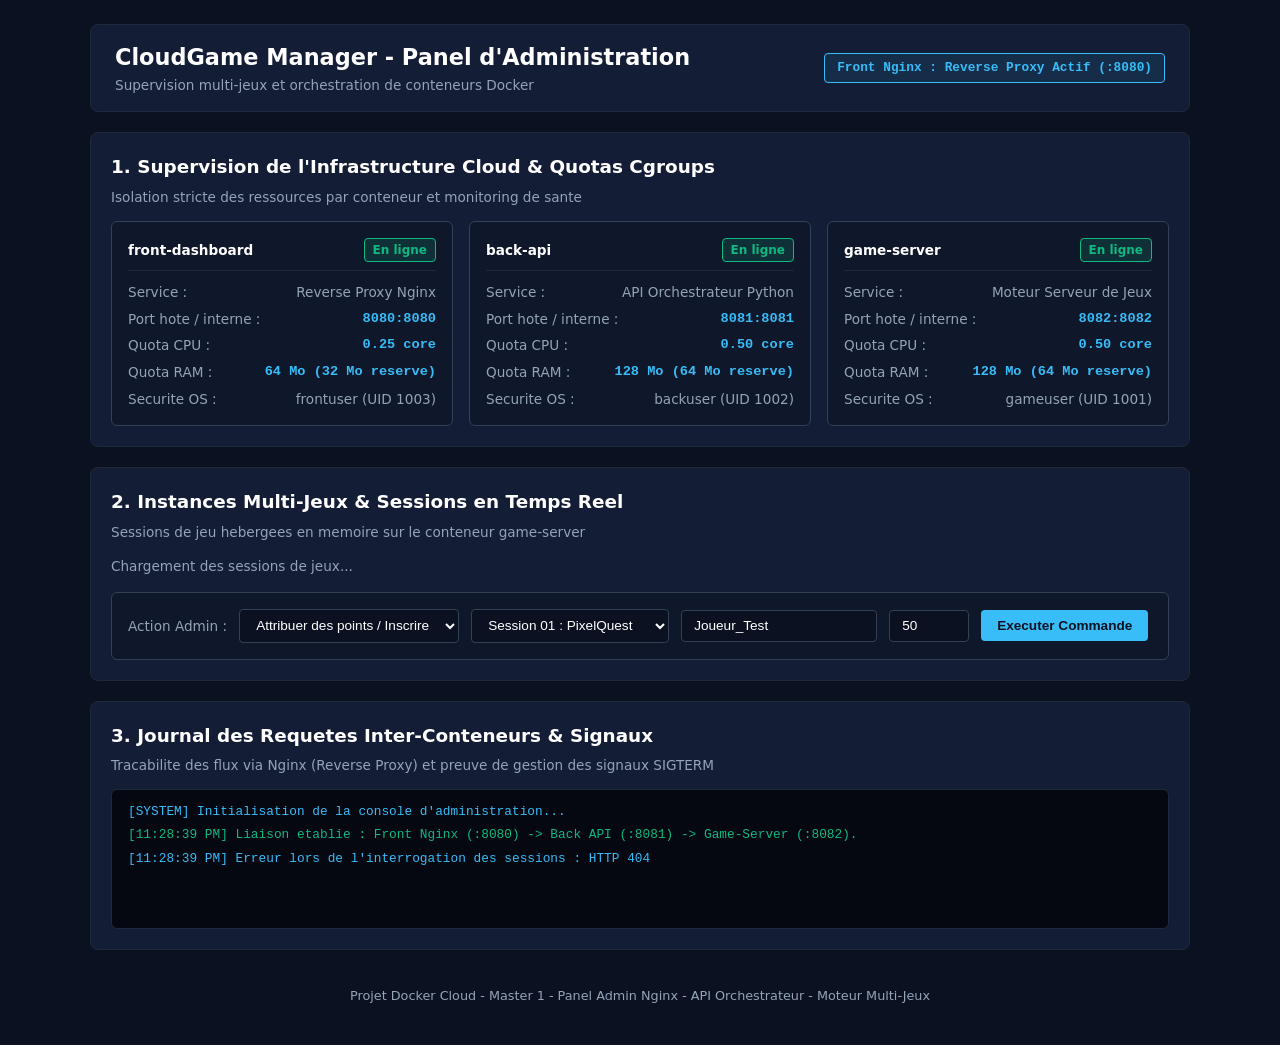
==== gestionnaire_game_server/front/static/index.html @ 9f682204 "refactor: reorganiser les dossiers de projets" ====
<!DOCTYPE html>
<html lang="fr">
<head>
    <meta charset="UTF-8">
    <meta name="viewport" content="width=device-width, initial-scale=1.0">
    <title>CloudGame Manager - Panel Administration</title>
    <style>
        :root {
            --bg: #0b1120;
            --card: #131d35;
            --card-inner: #0f172a;
            --text: #f8fafc;
            --text-muted: #94a3b8;
            --accent: #38bdf8;
            --success: #10b981;
            --border: #1e293b;
            --border-bright: #334155;
            --font: system-ui, -apple-system, BlinkMacSystemFont, "Segoe UI", Roboto, sans-serif;
            --font-mono: 'Consolas', 'Courier New', monospace;
        }
        * { box-sizing: border-box; margin: 0; padding: 0; }
        body {
            background-color: var(--bg);
            color: var(--text);
            font-family: var(--font);
            padding: 1.5rem;
            line-height: 1.5;
        }
        .container {
            max-width: 1100px;
            margin: 0 auto;
            display: flex;
            flex-direction: column;
            gap: 1.25rem;
        }
        header {
            background: var(--card);
            border: 1px solid var(--border);
            border-radius: 8px;
            padding: 1rem 1.5rem;
            display: flex;
            justify-content: space-between;
            align-items: center;
            flex-wrap: wrap;
            gap: 1rem;
        }
        .logo-area h1 { font-size: 1.4rem; font-weight: 700; color: #fff; }
        .subtitle { color: var(--text-muted); font-size: 0.85rem; }
        .tag-nginx {
            background: rgba(56, 189, 248, 0.1);
            color: var(--accent);
            border: 1px solid var(--accent);
            padding: 0.3rem 0.75rem;
            border-radius: 4px;
            font-size: 0.8rem;
            font-weight: 600;
            font-family: var(--font-mono);
        }
        .card {
            background: var(--card);
            border: 1px solid var(--border);
            border-radius: 8px;
            padding: 1.25rem;
        }
        .card h2 {
            font-size: 1.15rem;
            font-weight: 700;
            margin-bottom: 0.25rem;
            color: #fff;
        }
        .grid-3 {
            display: grid;
            grid-template-columns: repeat(auto-fit, minmax(300px, 1fr));
            gap: 1rem;
            margin-top: 0.75rem;
        }
        .service-box {
            background: var(--card-inner);
            border: 1px solid var(--border-bright);
            border-radius: 6px;
            padding: 1rem;
            display: flex;
            flex-direction: column;
            gap: 0.4rem;
            font-size: 0.85rem;
        }
        .service-header {
            display: flex;
            justify-content: space-between;
            align-items: center;
            border-bottom: 1px solid var(--border);
            padding-bottom: 0.5rem;
            margin-bottom: 0.25rem;
            font-weight: 700;
            color: #fff;
        }
        .status-pill {
            background: rgba(16, 185, 129, 0.15);
            color: var(--success);
            border: 1px solid var(--success);
            padding: 0.15rem 0.5rem;
            border-radius: 4px;
            font-size: 0.75rem;
            font-weight: 600;
        }
        .metric-row {
            display: flex;
            justify-content: space-between;
            color: var(--text-muted);
        }
        .metric-row strong { color: var(--accent); font-family: var(--font-mono); }

        /* Multi-games section */
        .games-grid {
            display: grid;
            grid-template-columns: repeat(auto-fit, minmax(320px, 1fr));
            gap: 1rem;
            margin-top: 0.75rem;
        }
        .game-instance-card {
            background: var(--card-inner);
            border: 1px solid var(--border-bright);
            border-radius: 6px;
            padding: 1rem;
            display: flex;
            flex-direction: column;
            gap: 0.5rem;
        }
        .game-title {
            font-size: 1rem;
            font-weight: 700;
            color: #fff;
            display: flex;
            justify-content: space-between;
        }
        .chips-container {
            display: flex;
            flex-wrap: wrap;
            gap: 0.4rem;
            margin-top: 0.25rem;
        }
        .player-chip {
            background: #1e293b;
            border: 1px solid var(--border-bright);
            padding: 0.2rem 0.5rem;
            border-radius: 4px;
            font-size: 0.75rem;
            font-family: var(--font-mono);
        }
        .player-chip span { color: var(--accent); font-weight: 700; }

        /* Admin form */
        .admin-action-bar {
            background: var(--card-inner);
            border: 1px solid var(--border-bright);
            border-radius: 6px;
            padding: 1rem;
            margin-top: 1rem;
            display: flex;
            flex-wrap: wrap;
            gap: 0.75rem;
            align-items: center;
        }
        .admin-action-bar label { font-size: 0.85rem; color: var(--text-muted); }
        .admin-action-bar select, .admin-action-bar input {
            background: #0b1120;
            border: 1px solid var(--border-bright);
            color: #fff;
            padding: 0.45rem 0.75rem;
            border-radius: 4px;
            font-size: 0.85rem;
            outline: none;
        }
        .btn {
            background: var(--accent);
            color: #0b1120;
            border: none;
            padding: 0.5rem 1rem;
            border-radius: 4px;
            font-weight: 700;
            font-size: 0.85rem;
            cursor: pointer;
            transition: opacity 0.2s, background-color 0.2s;
        }
        .btn:hover { opacity: 0.9; }
        .btn-danger {
            background: #ef4444;
            color: #ffffff;
        }
        .btn-danger:hover {
            background: #dc2626;
        }
        .chip-kick-btn {
            background: transparent;
            border: none;
            color: #f87171;
            cursor: pointer;
            font-size: 0.95rem;
            margin-left: 0.4rem;
            padding: 0 0.25rem;
            border-radius: 3px;
            line-height: 1;
            transition: all 0.15s;
        }
        .chip-kick-btn:hover {
            background: rgba(239, 68, 68, 0.3);
            color: #ffffff;
        }

        /* Terminal Logs */
        .terminal {
            background: #050811;
            border: 1px solid var(--border);
            border-radius: 6px;
            padding: 0.75rem 1rem;
            font-family: var(--font-mono);
            font-size: 0.8rem;
            height: 140px;
            overflow-y: auto;
            display: flex;
            flex-direction: column;
            gap: 0.25rem;
            margin-top: 0.75rem;
        }
        .log-row { word-break: break-all; }
        .log-info { color: var(--accent); }
        .log-success { color: var(--success); }

        footer {
            text-align: center;
            color: var(--text-muted);
            font-size: 0.8rem;
            padding: 1rem 0;
        }
    </style>
</head>
<body>
    <div class="container">
        <!-- HEADER PANEL ADMIN -->
        <header>
            <div class="logo-area">
                <h1>CloudGame Manager - Panel d'Administration</h1>
                <p class="subtitle">Supervision multi-jeux et orchestration de conteneurs Docker</p>
            </div>
            <div class="tag-nginx">
                Front Nginx : Reverse Proxy Actif (:8080)
            </div>
        </header>

        <!-- SECTION 1 : SUPERVISION CGROUPS & STATUT DES NOEUDS -->
        <section class="card">
            <h2>1. Supervision de l'Infrastructure Cloud & Quotas Cgroups</h2>
            <span class="subtitle">Isolation stricte des ressources par conteneur et monitoring de sante</span>
            
            <div class="grid-3">
                <!-- Noeud Front -->
                <div class="service-box">
                    <div class="service-header">
                        <span>front-dashboard</span>
                        <span class="status-pill" id="st-front">En ligne</span>
                    </div>
                    <div class="metric-row"><span>Service :</span><span>Reverse Proxy Nginx</span></div>
                    <div class="metric-row"><span>Port hote / interne :</span><strong>8080:8080</strong></div>
                    <div class="metric-row"><span>Quota CPU :</span><strong>0.25 core</strong></div>
                    <div class="metric-row"><span>Quota RAM :</span><strong>64 Mo (32 Mo reserve)</strong></div>
                    <div class="metric-row"><span>Securite OS :</span><span>frontuser (UID 1003)</span></div>
                </div>

                <!-- Noeud Back -->
                <div class="service-box">
                    <div class="service-header">
                        <span>back-api</span>
                        <span class="status-pill" id="st-back">En ligne</span>
                    </div>
                    <div class="metric-row"><span>Service :</span><span>API Orchestrateur Python</span></div>
                    <div class="metric-row"><span>Port hote / interne :</span><strong>8081:8081</strong></div>
                    <div class="metric-row"><span>Quota CPU :</span><strong>0.50 core</strong></div>
                    <div class="metric-row"><span>Quota RAM :</span><strong>128 Mo (64 Mo reserve)</strong></div>
                    <div class="metric-row"><span>Securite OS :</span><span>backuser (UID 1002)</span></div>
                </div>

                <!-- Noeud Game Server -->
                <div class="service-box">
                    <div class="service-header">
                        <span>game-server</span>
                        <span class="status-pill" id="st-game">En ligne</span>
                    </div>
                    <div class="metric-row"><span>Service :</span><span>Moteur Serveur de Jeux</span></div>
                    <div class="metric-row"><span>Port hote / interne :</span><strong>8082:8082</strong></div>
                    <div class="metric-row"><span>Quota CPU :</span><strong>0.50 core</strong></div>
                    <div class="metric-row"><span>Quota RAM :</span><strong>128 Mo (64 Mo reserve)</strong></div>
                    <div class="metric-row"><span>Securite OS :</span><span>gameuser (UID 1001)</span></div>
                </div>
            </div>
        </section>

        <!-- SECTION 2 : GESTION MULTI-JEUX & SESSIONS ACTIVES -->
        <section class="card">
            <h2>2. Instances Multi-Jeux & Sessions en Temps Reel</h2>
            <span class="subtitle">Sessions de jeu hebergees en memoire sur le conteneur game-server</span>

            <div class="games-grid" id="games-container">
                <div style="color: var(--text-muted); font-size: 0.85rem;">Chargement des sessions de jeux...</div>
            </div>

            <!-- Formulaire d'action d'administration -->
            <div class="admin-action-bar">
                <label>Action Admin :</label>
                <select id="action-type-select">
                    <option value="add_points">Attribuer des points / Inscrire</option>
                    <option value="kick">Exclure le joueur (Kick)</option>
                </select>
                <select id="action-session-select">
                    <option value="game-session-01">Session 01 : PixelQuest</option>
                    <option value="game-session-02">Session 02 : CyberArena</option>
                </select>
                <input type="text" id="action-player-input" placeholder="Pseudo joueur" value="Joueur_Test">
                <input type="number" id="action-points-input" value="50" style="width: 80px;" min="10" max="500">
                <button class="btn" id="btn-admin-action">Executer Commande</button>
            </div>
        </section>

        <!-- SECTION 3 : JOURNAL SOC & FLUX RESEAU -->
        <section class="card">
            <h2>3. Journal des Requetes Inter-Conteneurs & Signaux</h2>
            <span class="subtitle">Tracabilite des flux via Nginx (Reverse Proxy) et preuve de gestion des signaux SIGTERM</span>
            <div class="terminal" id="terminal-logs">
                <div class="log-row log-info">[SYSTEM] Initialisation de la console d'administration...</div>
            </div>
        </section>

        <footer>
            Projet Docker Cloud - Master 1 - Panel Admin Nginx - API Orchestrateur - Moteur Multi-Jeux
        </footer>
    </div>

    <script>
        function logMsg(msg, type = 'info') {
            const term = document.getElementById('terminal-logs');
            if (!term) return;
            const row = document.createElement('div');
            row.className = `log-row log-${type}`;
            const time = new Date().toLocaleTimeString();
            row.textContent = `[${time}] ${msg}`;
            term.appendChild(row);
            term.scrollTop = term.scrollHeight;
        }

        async function kickPlayer(sId, player) {
            if (!confirm(`Confirmer l'exclusion du joueur "${player}" de la session "${sId}" ?`)) return;
            logMsg(`Exclusion du joueur [${player}] sur ${sId}...`, 'info');
            try {
                const resp = await fetch('/api/admin/action', {
                    method: 'POST',
                    headers: { 'Content-Type': 'application/json' },
                    body: JSON.stringify({ session_id: sId, player: player, action: 'kick' })
                });
                const res = await resp.json();
                if (resp.ok) {
                    logMsg(`Succes : Joueur "${player}" exclu de la session ${sId}.`, 'success');
                    loadGameSessions();
                } else {
                    logMsg(`Erreur : ${res.error || 'Echec de l\'action'}`, 'info');
                }
            } catch (e) {
                logMsg(`Erreur reseau : ${e.message}`, 'info');
            }
        }

        async function loadGameSessions() {
            try {
                // Appel via le Reverse Proxy Nginx : /api/admin/games -> route vers http://back:8081/admin/games
                const resp = await fetch('/api/admin/games');
                if (!resp.ok) throw new Error("HTTP " + resp.status);
                const data = await resp.json();

                const container = document.getElementById('games-container');
                if (!container || !data.instances) return;

                container.innerHTML = '';
                for (const [sId, inst] of Object.entries(data.instances)) {
                    const card = document.createElement('div');
                    card.className = 'game-instance-card';

                    let chipsHtml = '';
                    for (const [p, score] of Object.entries(inst.scores || {})) {
                        chipsHtml += `
                            <span class="player-chip">
                                ${p} : <span>${score} pts</span>
                                <button class="chip-kick-btn" title="Exclure ce joueur de la session" onclick="kickPlayer('${sId}', '${p}')">&times;</button>
                            </span>
                        `;
                    }

                    card.innerHTML = `
                        <div class="game-title">
                            <span>${inst.title}</span>
                            <span class="status-pill">${inst.status}</span>
                        </div>
                        <div class="metric-row"><span>ID Session :</span><span>${sId}</span></div>
                        <div class="metric-row"><span>Genre / Type :</span><span>${inst.genre}</span></div>
                        <div class="metric-row"><span>Capacite :</span><span>${inst.active_players.length} / ${inst.max_players} joueurs</span></div>
                        <div class="metric-row"><span>Frequence tick :</span><span>${inst.tick_rate} Hz</span></div>
                        <div style="font-size: 0.75rem; color: var(--text-muted); margin-top: 0.25rem;">Joueurs & Scores actifs (cliquez sur &times; pour exclure) :</div>
                        <div class="chips-container">${chipsHtml || 'Aucun joueur connecte'}</div>
                    `;
                    container.appendChild(card);
                }
            } catch (err) {
                logMsg("Erreur lors de l'interrogation des sessions : " + err.message, "info");
            }
        }

        document.getElementById('action-type-select')?.addEventListener('change', (e) => {
            const ptsInput = document.getElementById('action-points-input');
            const submitBtn = document.getElementById('btn-admin-action');
            if (e.target.value === 'kick') {
                ptsInput.style.display = 'none';
                submitBtn.classList.add('btn-danger');
                submitBtn.textContent = 'Exclure Joueur';
            } else {
                ptsInput.style.display = 'inline-block';
                submitBtn.classList.remove('btn-danger');
                submitBtn.textContent = 'Executer Commande';
            }
        });

        document.getElementById('btn-admin-action')?.addEventListener('click', async () => {
            const sId = document.getElementById('action-session-select').value;
            const actionType = document.getElementById('action-type-select').value;
            const player = document.getElementById('action-player-input').value.trim();
            const points = parseInt(document.getElementById('action-points-input').value, 10) || 50;

            if (!player) {
                alert("Veuillez renseigner un pseudo de joueur.");
                return;
            }

            if (actionType === 'kick') {
                await kickPlayer(sId, player);
                return;
            }

            logMsg(`Envoi action admin [${sId}] : Attribution de ${points} pts a ${player}...`, 'info');

            try {
                const resp = await fetch('/api/admin/action', {
                    method: 'POST',
                    headers: { 'Content-Type': 'application/json' },
                    body: JSON.stringify({ session_id: sId, player: player, points: points, action: 'add_points' })
                });
                const res = await resp.json();
                if (resp.ok) {
                    logMsg(`Succes : Session ${sId} mise a jour sur le game-server.`, 'success');
                    loadGameSessions();
                } else {
                    logMsg(`Erreur : ${res.error || 'Erreur inconnue'}`, 'info');
                }
            } catch (e) {
                logMsg(`Erreur reseau : ${e.message}`, 'info');
            }
        });

        loadGameSessions();
        setInterval(loadGameSessions, 5000);
        logMsg("Liaison etablie : Front Nginx (:8080) -> Back API (:8081) -> Game-Server (:8082).", "success");
    </script>
</body>
</html>
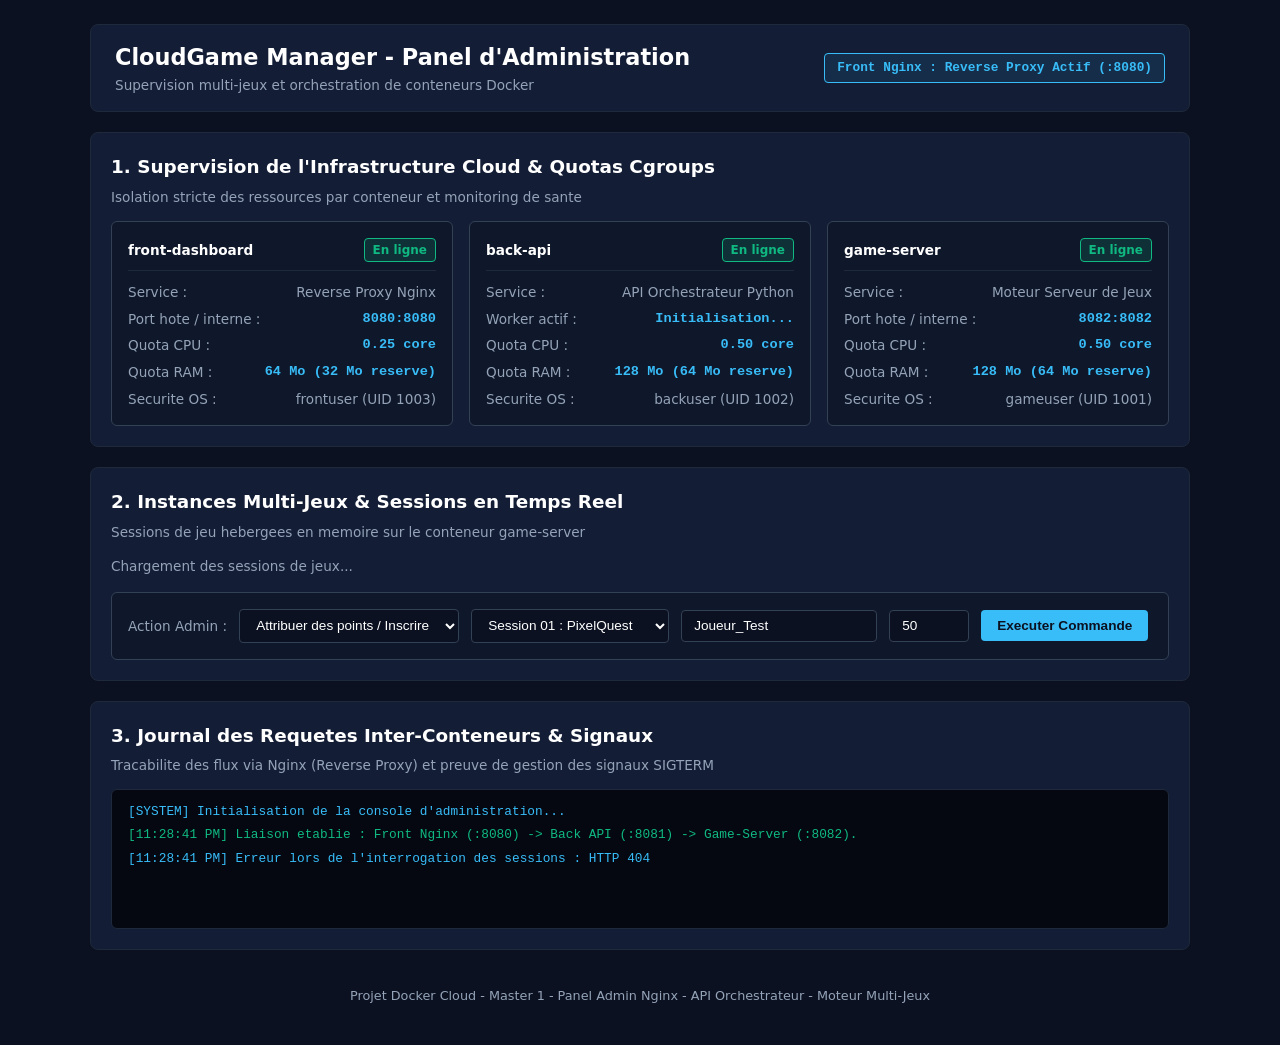
==== commit 5168feef: "feat(front): afficher le replica actif traitant les requetes" ====
--- a/gestionnaire_game_server/front/static/index.html
+++ b/gestionnaire_game_server/front/static/index.html
@@ -273,7 +273,7 @@
                         <span class="status-pill" id="st-back">En ligne</span>
                     </div>
                     <div class="metric-row"><span>Service :</span><span>API Orchestrateur Python</span></div>
-                    <div class="metric-row"><span>Port hote / interne :</span><strong>8081:8081</strong></div>
+                    <div class="metric-row"><span>Worker actif :</span><strong id="back-worker-id" style="color: var(--accent);">Initialisation...</strong></div>
                     <div class="metric-row"><span>Quota CPU :</span><strong>0.50 core</strong></div>
                     <div class="metric-row"><span>Quota RAM :</span><strong>128 Mo (64 Mo reserve)</strong></div>
                     <div class="metric-row"><span>Securite OS :</span><span>backuser (UID 1002)</span></div>
@@ -374,6 +374,14 @@
                 if (!resp.ok) throw new Error("HTTP " + resp.status);
                 const data = await resp.json();
 
+                if (data.handled_by_worker) {
+                    const el = document.getElementById('back-worker-id');
+                    if (el && el.textContent !== data.handled_by_worker) {
+                        el.textContent = data.handled_by_worker;
+                        logMsg("Requete traitee par le replica API : " + data.handled_by_worker, "info");
+                    }
+                }
+
                 const container = document.getElementById('games-container');
                 if (!container || !data.instances) return;
 
